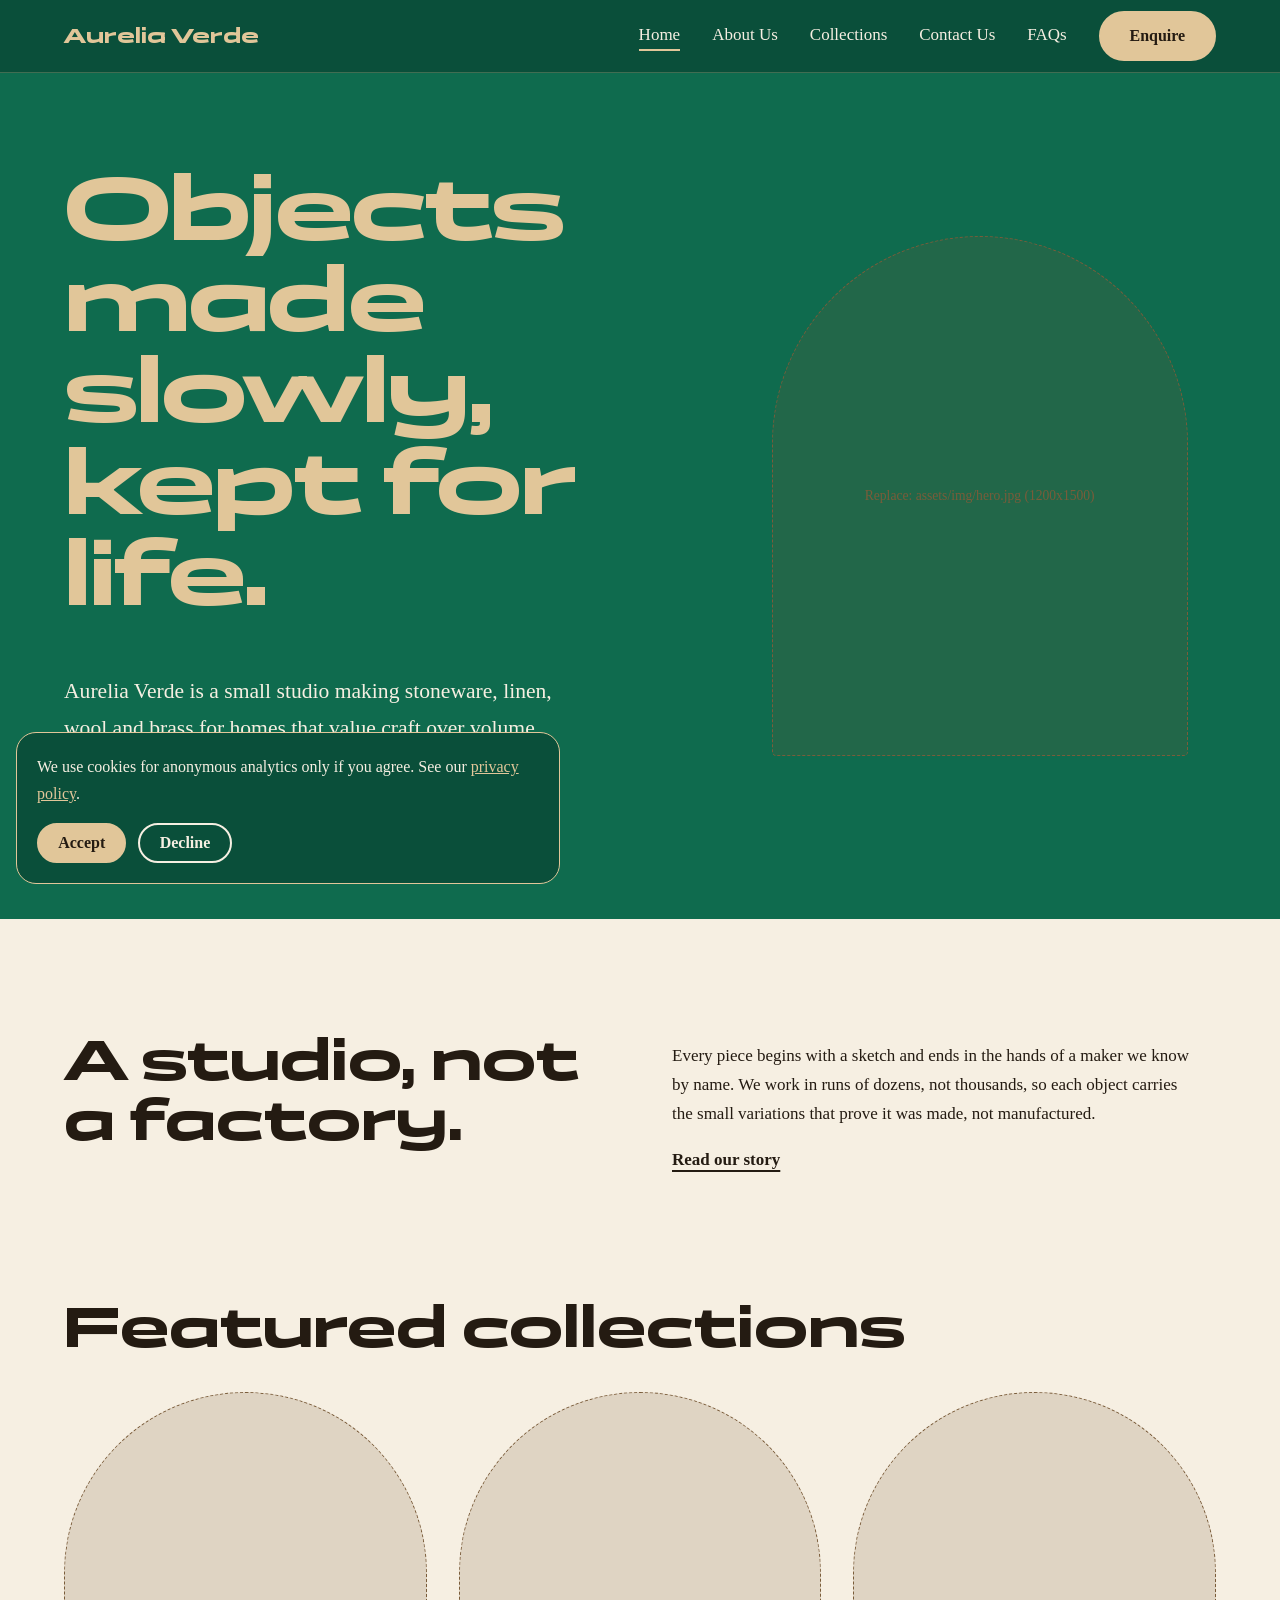
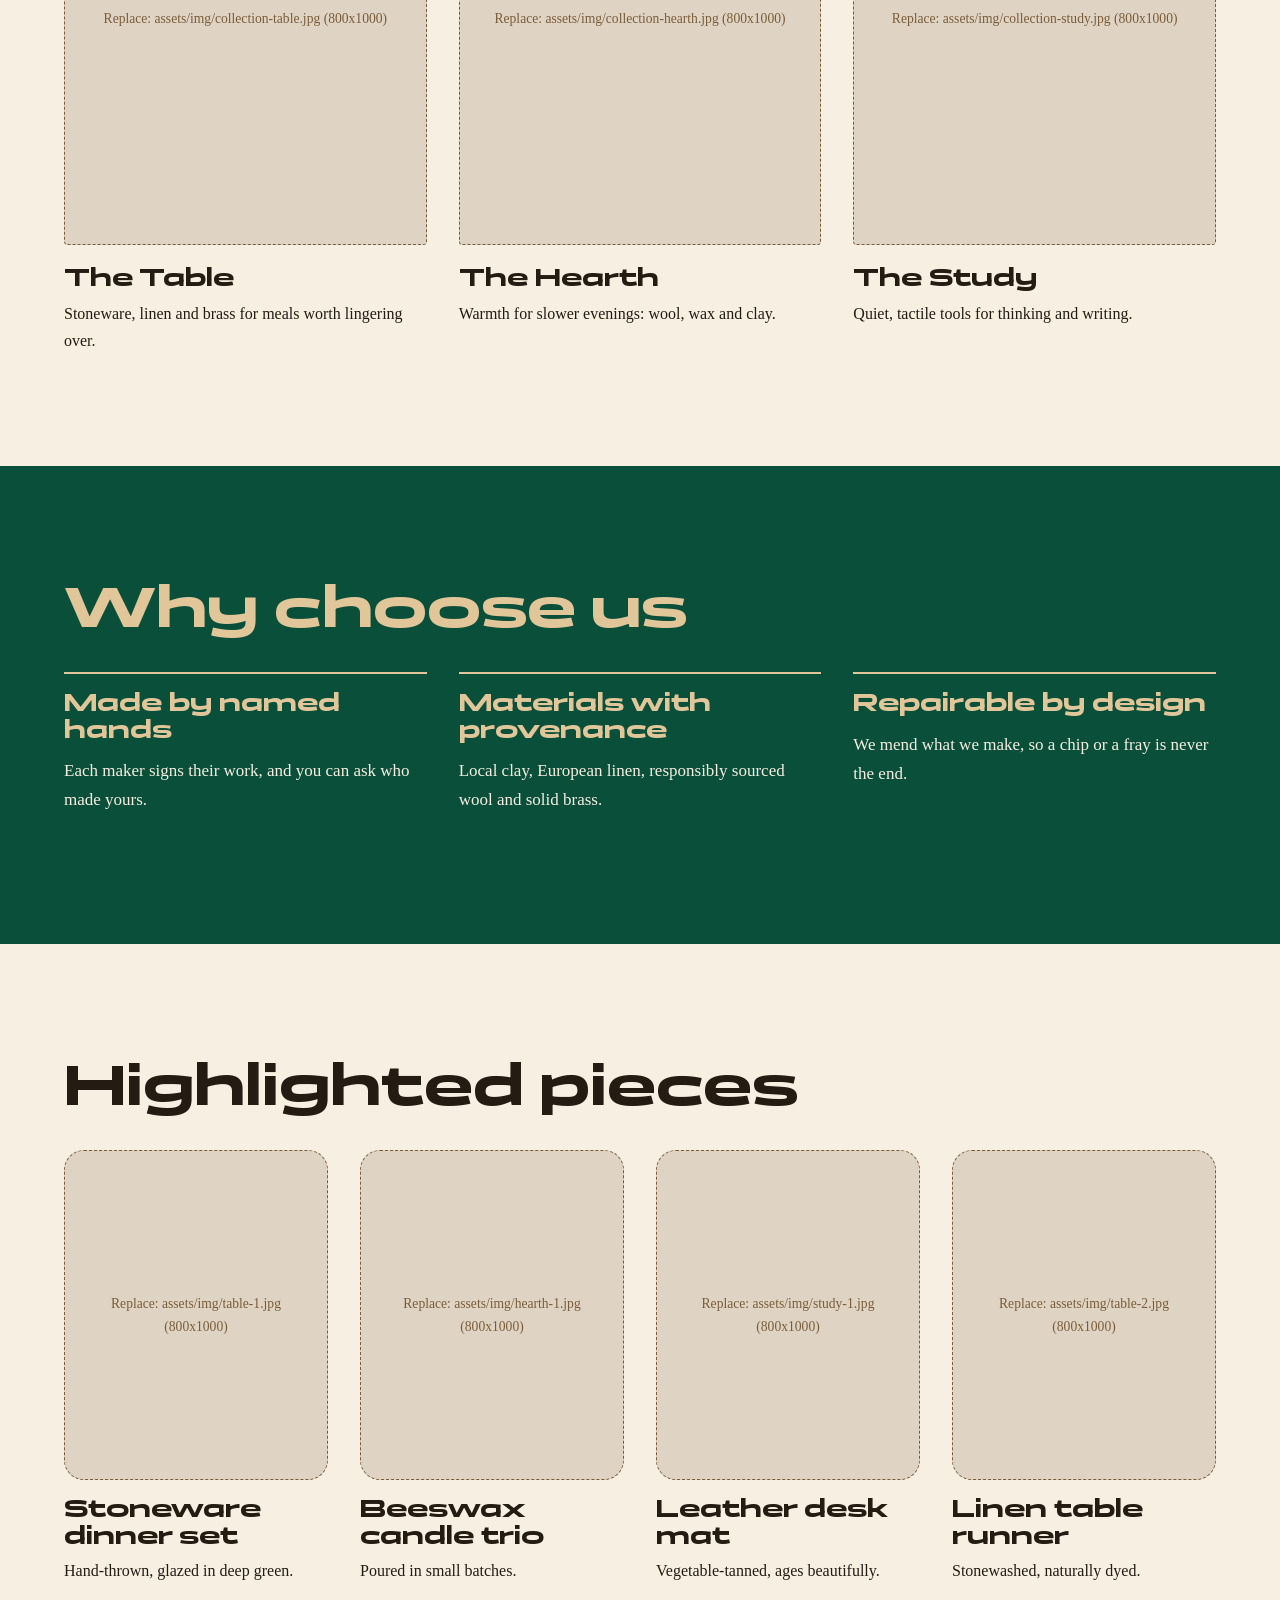
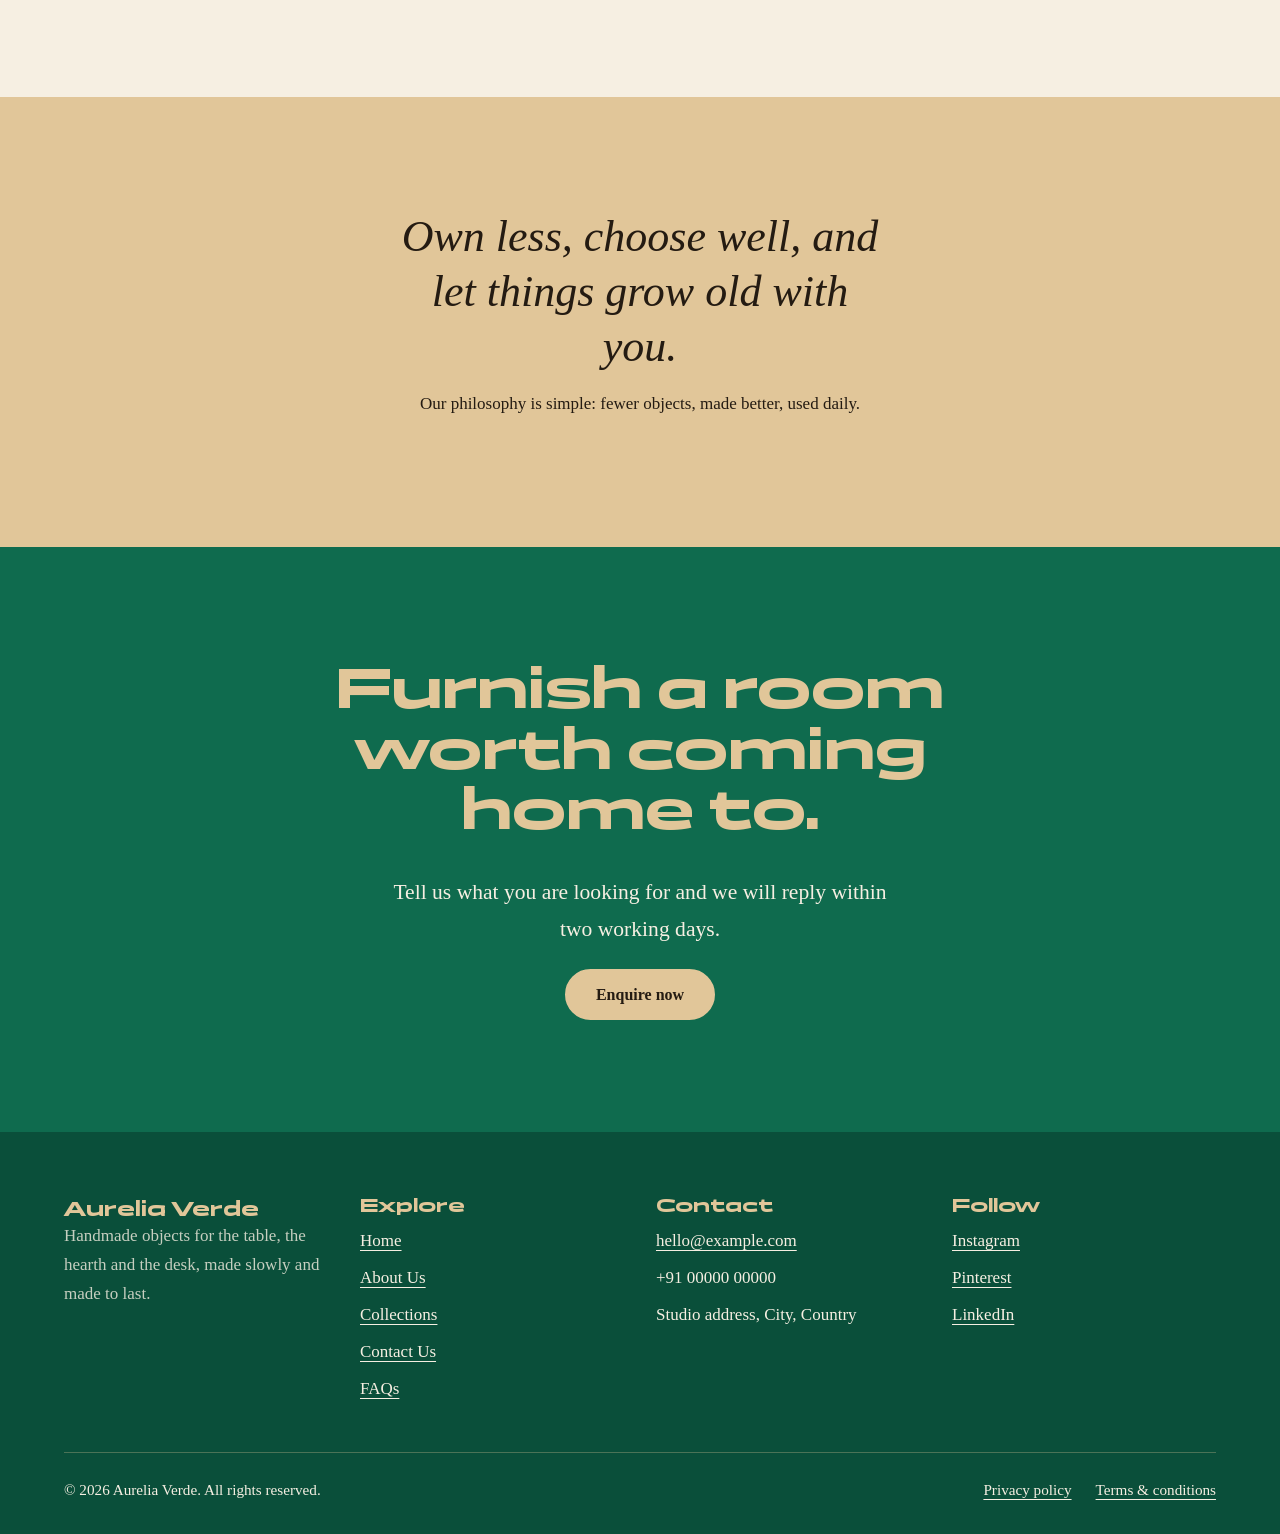
==== index.html @ eb80ed8d "first commit" ====
<!doctype html>
<html lang="en"><head>
<meta charset="utf-8"><meta name="viewport" content="width=device-width, initial-scale=1">
<title>Handmade objects for considered living | Aurelia Verde</title><meta name="description" content="Aurelia Verde makes handcrafted homeware in small batches. Discover collections for the table, the hearth and the study.">
<meta name="theme-color" content="#0A4F3A">
<meta http-equiv="Content-Security-Policy" content="upgrade-insecure-requests">
<link rel="canonical" href="https://www.example.com/index.html">
<meta property="og:type" content="website"><meta property="og:site_name" content="Aurelia Verde"><meta property="og:title" content="Handmade objects for considered living | Aurelia Verde">
<meta property="og:description" content="Aurelia Verde makes handcrafted homeware in small batches. Discover collections for the table, the hearth and the study."><meta property="og:url" content="https://www.example.com/index.html">
<meta property="og:image" content="https://www.example.com/assets/img/og-image.jpg"><meta name="twitter:card" content="summary_large_image">
<link rel="icon" href="favicon.svg" type="image/svg+xml">
<link rel="preload" href="assets/fonts/Panchang-Variable.woff2" as="font" type="font/woff2" crossorigin>
<link rel="preload" href="assets/fonts/Sentient-Variable.woff2" as="font" type="font/woff2" crossorigin>
<link rel="stylesheet" href="css/styles.css">
</head><body>
<a class="skip" href="#main">Skip to content</a>
<header class="hdr"><div class="wrap hdr-in">
<a class="logo" href="index.html" aria-label="Aurelia Verde home">Aurelia Verde</a>
<button class="burger" aria-expanded="false" aria-controls="nav" aria-label="Menu"><span></span><span></span></button>
<nav id="nav" class="nav" aria-label="Main"><ul><li><a href="index.html" aria-current="page">Home</a></li><li><a href="about.html">About Us</a></li><li><a href="collections.html">Collections</a></li><li><a href="contact.html">Contact Us</a></li><li><a href="faqs.html">FAQs</a></li></ul><a class="btn" href="contact.html">Enquire</a></nav>
</div></header>
<main id="main">
<section class="hero"><div class="wrap hero-in">
<div class="hero-copy"><h1>Objects made slowly, kept for life.</h1>
<p class="lead">Aurelia Verde is a small studio making stoneware, linen, wool and brass for homes that value craft over volume.</p>
<div class="actions"><a class="btn" href="contact.html">Enquire now</a><a class="tlink" href="collections.html">See the collections</a></div></div>
<figure class="ph arch hero-img" data-label="Replace: assets/img/hero.jpg (1200x1500)"><img src="assets/img/hero.jpg" alt="A styled table setting with green stoneware and brass" width="1200" height="1500" loading="lazy" decoding="async"></figure>
</div></section>
<section class="sec cream"><div class="wrap split">
<h2>A studio, not a factory.</h2>
<div><p>Every piece begins with a sketch and ends in the hands of a maker we know by name. We work in runs of dozens, not thousands, so each object carries the small variations that prove it was made, not manufactured.</p><a class="tlink" href="about.html">Read our story</a></div></div></section>
<section class="sec cream tight"><div class="wrap"><h2>Featured collections</h2><div class="grid3"><a class="fcard" href="collections.html#table"><figure class="ph arch " data-label="Replace: assets/img/collection-table.jpg (800x1000)"><img src="assets/img/collection-table.jpg" alt="The Table collection" width="800" height="1000" loading="lazy" decoding="async"></figure><h3>The Table</h3><p>Stoneware, linen and brass for meals worth lingering over.</p></a><a class="fcard" href="collections.html#hearth"><figure class="ph arch " data-label="Replace: assets/img/collection-hearth.jpg (800x1000)"><img src="assets/img/collection-hearth.jpg" alt="The Hearth collection" width="800" height="1000" loading="lazy" decoding="async"></figure><h3>The Hearth</h3><p>Warmth for slower evenings: wool, wax and clay.</p></a><a class="fcard" href="collections.html#study"><figure class="ph arch " data-label="Replace: assets/img/collection-study.jpg (800x1000)"><img src="assets/img/collection-study.jpg" alt="The Study collection" width="800" height="1000" loading="lazy" decoding="async"></figure><h3>The Study</h3><p>Quiet, tactile tools for thinking and writing.</p></a></div></div></section>
<section class="sec deep"><div class="wrap"><h2>Why choose us</h2><div class="grid3 why">
<div><h3>Made by named hands</h3><p>Each maker signs their work, and you can ask who made yours.</p></div>
<div><h3>Materials with provenance</h3><p>Local clay, European linen, responsibly sourced wool and solid brass.</p></div>
<div><h3>Repairable by design</h3><p>We mend what we make, so a chip or a fray is never the end.</p></div></div></div></section>
<section class="sec cream"><div class="wrap"><h2>Highlighted pieces</h2><div class="grid4"><article class="card" data-cat="table"><figure class="ph r45 " data-label="Replace: assets/img/table-1.jpg (800x1000)"><img src="assets/img/table-1.jpg" alt="Stoneware dinner set, from the table collection" width="800" height="1000" loading="lazy" decoding="async"></figure><h3>Stoneware dinner set</h3><p>Hand-thrown, glazed in deep green.</p></article><article class="card" data-cat="hearth"><figure class="ph r45 " data-label="Replace: assets/img/hearth-1.jpg (800x1000)"><img src="assets/img/hearth-1.jpg" alt="Beeswax candle trio, from the hearth collection" width="800" height="1000" loading="lazy" decoding="async"></figure><h3>Beeswax candle trio</h3><p>Poured in small batches.</p></article><article class="card" data-cat="study"><figure class="ph r45 " data-label="Replace: assets/img/study-1.jpg (800x1000)"><img src="assets/img/study-1.jpg" alt="Leather desk mat, from the study collection" width="800" height="1000" loading="lazy" decoding="async"></figure><h3>Leather desk mat</h3><p>Vegetable-tanned, ages beautifully.</p></article><article class="card" data-cat="table"><figure class="ph r45 " data-label="Replace: assets/img/table-2.jpg (800x1000)"><img src="assets/img/table-2.jpg" alt="Linen table runner, from the table collection" width="800" height="1000" loading="lazy" decoding="async"></figure><h3>Linen table runner</h3><p>Stonewashed, naturally dyed.</p></article></div></div></section>
<section class="sec beige"><div class="wrap narrow center"><p class="quote">Own less, choose well, and let things grow old with you.</p><p>Our philosophy is simple: fewer objects, made better, used daily.</p></div></section>
<section class="sec emerald center"><div class="wrap narrow"><h2>Furnish a room worth coming home to.</h2><p class="lead">Tell us what you are looking for and we will reply within two working days.</p><a class="btn" href="contact.html">Enquire now</a></div></section></main>
<footer class="ftr"><div class="wrap">
<div class="ftr-grid">
<div><p class="logo">Aurelia Verde</p><p class="muted">Handmade objects for the table, the hearth and the desk, made slowly and made to last.</p></div>
<div><h2>Explore</h2><ul><li><a href="index.html">Home</a></li><li><a href="about.html">About Us</a></li><li><a href="collections.html">Collections</a></li><li><a href="contact.html">Contact Us</a></li><li><a href="faqs.html">FAQs</a></li></ul></div>
<div><h2>Contact</h2><ul><li><a href="mailto:hello@example.com">hello@example.com</a></li><li>+91 00000 00000</li><li>Studio address, City, Country</li></ul></div>
<div><h2>Follow</h2><ul><li><a href="https://www.instagram.com/" rel="noopener" target="_blank">Instagram</a></li><li><a href="https://www.pinterest.com/" rel="noopener" target="_blank">Pinterest</a></li><li><a href="https://www.linkedin.com/" rel="noopener" target="_blank">LinkedIn</a></li></ul></div></div>
<div class="ftr-base"><p>&copy; <span data-year>2026</span> Aurelia Verde. All rights reserved.</p>
<ul><li><a href="privacy.html">Privacy policy</a></li><li><a href="terms.html">Terms &amp; conditions</a></li></ul></div>
</div></footer>
<div class="cookie" role="dialog" aria-label="Cookie consent" hidden><p>We use cookies for anonymous analytics only if you agree. See our <a href="privacy.html">privacy policy</a>.</p>
<div><button class="btn btn-sm" data-consent="yes">Accept</button><button class="btn btn-sm btn-ghost" data-consent="no">Decline</button></div></div>
<script>window.SITE={"gaId": "", "endpoint": "", "email": "hello@example.com"};</script>
<script src="js/main.js" defer></script>
</body></html>
---- css/styles.css ----
/* Fonts: drop Fontshare woff2 files into assets/fonts/ (see README) */
@font-face{font-family:Panchang;src:url(../assets/fonts/Panchang-Variable.woff2) format("woff2");font-weight:200 800;font-display:swap}
@font-face{font-family:Sentient;src:url(../assets/fonts/Sentient-Variable.woff2) format("woff2");font-weight:300 700;font-style:normal;font-display:swap}
@font-face{font-family:Sentient;src:url(../assets/fonts/Sentient-VariableItalic.woff2) format("woff2");font-weight:300 700;font-style:italic;font-display:swap}
:root{--emerald:#0F6B4E;--deep:#0A4F3A;--olive:#7A5C3A;--beige:#E1C699;--cream:#F6EFE2;--ink:#241B12;
--display:Panchang,sans-serif;--body:Sentient,serif;--pad:clamp(1.25rem,4vw,3rem);--r:1.25rem}
*,*::before,*::after{box-sizing:border-box}
html{scroll-behavior:smooth;-webkit-text-size-adjust:100%}
body{margin:0;font:400 1.0625rem/1.7 var(--body);color:var(--ink);background:var(--cream);overflow-x:hidden}
h1,h2,h3{font-family:var(--display);font-weight:600;line-height:1.1;margin:0 0 .6em;overflow-wrap:break-word}
h1{font-size:clamp(1.9rem,7vw,5.75rem);font-weight:700;letter-spacing:-.02em;line-height:1.02}
h2{font-size:clamp(1.6rem,4.8vw,3.5rem);font-weight:700;line-height:1.08}h3{font-size:clamp(1.15rem,2vw,1.5rem);font-weight:700}
p{margin:0 0 1em;max-width:62ch}ul,ol{margin:0;padding:0;list-style:none}
a{color:inherit}img{display:block;max-width:100%;height:auto}
:focus-visible{outline:3px solid var(--beige);outline-offset:3px}
.cream :focus-visible,.beige :focus-visible{outline-color:var(--emerald)}
.skip{position:absolute;left:-999px;top:0;background:var(--beige);color:var(--ink);padding:.75rem 1rem;z-index:99}.skip:focus{left:0}
.wrap{width:min(100% - 2*var(--pad),72rem);margin-inline:auto}.narrow{max-width:46rem}.center{text-align:center}.center p{margin-inline:auto}
.muted{opacity:.8}
.sec{padding-block:clamp(3.5rem,9vw,7rem)}.tight{padding-top:0}
.cream{background:var(--cream);color:var(--ink)}
.beige{background:var(--beige);color:var(--ink)}
.emerald{background:var(--emerald);color:var(--cream)}
.deep,.ftr{background:var(--deep);color:var(--cream)}
.emerald h1,.emerald h2,.deep h2,.deep h3{color:var(--beige)}
.lead{font-size:clamp(1.125rem,2vw,1.35rem);max-width:48ch}
.pagehead{padding-block:clamp(3rem,8vw,6rem)}.pagehead.full{min-height:70vh;display:grid;align-items:center}
.split{display:grid;gap:clamp(2rem,5vw,4rem);align-items:center}
.grid2,.grid3,.grid4{display:grid;gap:clamp(1.25rem,3vw,2rem)}
@media(min-width:48rem){.split{grid-template-columns:1fr 1fr}.split.rev>:first-child{order:2}.grid2{grid-template-columns:1fr 1fr}.grid3{grid-template-columns:repeat(3,1fr)}.grid4{grid-template-columns:repeat(2,1fr)}}
@media(min-width:64rem){.grid4{grid-template-columns:repeat(4,1fr)}}
.hdr{position:sticky;top:0;z-index:50;background:var(--deep);color:var(--cream);border-bottom:1px solid rgba(225,198,153,.25)}
.hdr-in{display:flex;align-items:center;justify-content:space-between;min-height:4.5rem}
.logo{font:700 1.25rem var(--display);text-decoration:none;color:var(--beige);margin:0}
.nav ul{display:flex;gap:2rem}.nav{display:flex;align-items:center;gap:2rem}
.nav a:not(.btn){text-decoration:none;padding-block:.4rem;background:linear-gradient(var(--beige),var(--beige)) 0 100%/0 2px no-repeat;transition:background-size .3s}
.nav a:not(.btn):hover,.nav a[aria-current]{background-size:100% 2px}
.burger{display:none;background:none;border:0;width:2.75rem;height:2.75rem;position:relative;cursor:pointer}
.burger span{position:absolute;left:.7rem;right:.7rem;height:2px;background:var(--beige);transition:transform .3s,top .3s}
.burger span:first-child{top:1.05rem}.burger span:last-child{top:1.6rem}
.burger[aria-expanded=true] span:first-child{top:1.35rem;transform:rotate(45deg)}
.burger[aria-expanded=true] span:last-child{top:1.35rem;transform:rotate(-45deg)}
@media(max-width:52rem){.burger{display:block}
.nav{position:fixed;inset:4.5rem 0 0 0;background:var(--deep);flex-direction:column;justify-content:center;gap:2rem;opacity:0;visibility:hidden;transform:translateY(-1rem);transition:opacity .3s,transform .3s,visibility .3s}
.nav.open{opacity:1;visibility:visible;transform:none}
.nav ul{flex-direction:column;align-items:center;gap:1.5rem;font:600 1.7rem var(--display)}}
.btn{display:inline-block;background:var(--beige);color:var(--ink);font:600 1rem var(--body);padding:.9rem 1.8rem;border-radius:99px;border:2px solid var(--beige);text-decoration:none;cursor:pointer;transition:background .25s,color .25s}
.btn:hover{background:transparent;color:var(--beige)}
.cream .btn,.beige .btn{background:var(--emerald);border-color:var(--emerald);color:var(--cream)}
.cream .btn:hover,.beige .btn:hover{background:transparent;color:var(--emerald)}
.btn-sm{padding:.55rem 1.2rem}.btn-ghost{background:transparent;color:inherit;border-color:currentColor}
.tlink{font-weight:600;text-decoration:underline;text-decoration-thickness:2px;text-underline-offset:.3em}
.actions{display:flex;flex-wrap:wrap;align-items:center;gap:1.5rem 2rem;margin-top:2rem}
.ph{margin:0;position:relative;overflow:hidden;background:rgba(122,92,58,.18);border:1px dashed var(--olive)}
.ph img{width:100%;height:100%;object-fit:cover}
.r45{aspect-ratio:4/5;border-radius:var(--r)}.arch{aspect-ratio:4/5;border-radius:999px 999px var(--r) var(--r)}
.ph.is-missing img{opacity:0}.ph.is-missing::after{content:attr(data-label);position:absolute;inset:0;display:grid;place-items:center;padding:1rem;text-align:center;font-size:.85rem;color:var(--olive)}
.emerald .ph.is-missing::after{color:var(--beige)}.emerald .ph{border-color:var(--beige);background:rgba(225,198,153,.12)}
.hero{background:var(--emerald);color:var(--cream);padding-block:clamp(2.5rem,7vw,6rem);overflow:hidden}
.hero-in{display:grid;gap:2.5rem;align-items:center}.hero h1{color:var(--beige)}
@media(min-width:56rem){.hero-in{grid-template-columns:1.15fr .85fr}}
.hero-img{max-width:26rem;width:100%;justify-self:center}
@media(prefers-reduced-motion:no-preference){.hero-copy>*{animation:rise .9s cubic-bezier(.2,.7,.2,1) both}.hero-copy>:nth-child(2){animation-delay:.12s}.hero-copy>:nth-child(3){animation-delay:.24s}.hero-img{animation:arch 1.2s cubic-bezier(.2,.7,.2,1) .1s both}
@keyframes rise{from{opacity:0;transform:translateY(1.25rem)}}@keyframes arch{from{clip-path:inset(100% 0 0 0)}to{clip-path:inset(0)}}}
.fcard{text-decoration:none;display:block}.fcard .ph{margin-bottom:1.25rem;transition:transform .5s}.fcard:hover .ph{transform:translateY(-.4rem)}
.fcard p,.card p{margin:0;font-size:1rem}.fcard h3,.card h3{margin-bottom:.35em}
.card .ph{margin-bottom:1rem}.card[hidden]{display:none}
.card .ph img{transition:transform .6s}.card:hover .ph img{transform:scale(1.04)}
.why h3{border-top:2px solid var(--beige);padding-top:1rem}
.quote{font:italic 500 clamp(1.6rem,4vw,2.75rem)/1.25 var(--body);margin-bottom:1rem;max-width:22ch;margin-inline:auto}
.steps{display:grid;gap:2rem;counter-reset:s}
@media(min-width:48rem){.steps{grid-template-columns:repeat(4,1fr)}}
.steps li{counter-increment:s;border-left:2px solid var(--olive);padding-left:1.25rem}
.steps li::before{content:counter(s);font:700 2.75rem var(--display);color:var(--olive)}
.filters{display:flex;flex-wrap:wrap;gap:.75rem;margin-bottom:2.5rem}
.chip{font:600 .95rem var(--body);padding:.55rem 1.2rem;border-radius:99px;border:2px solid var(--olive);background:transparent;color:var(--ink);cursor:pointer;transition:background .25s,color .25s}
.chip:hover{background:rgba(122,92,58,.15)}.chip.on{background:var(--emerald);border-color:var(--emerald);color:var(--cream)}
.plist{margin:1.5rem 0}.plist li{padding:.9rem 0;border-top:1px solid var(--olive)}.plist strong{font:700 1.15rem var(--display);display:block}
.coll{scroll-margin-top:4.5rem}
.info{margin-bottom:2rem}.info li{padding:.6rem 0;border-bottom:1px solid var(--olive)}.info strong{display:block;font:700 1.05rem var(--display)}
.form{display:grid;gap:1.25rem}
.field label{display:block;font-weight:600;margin-bottom:.35rem}.opt{font-weight:400;opacity:.75}
.field input,.field textarea{width:100%;font:inherit;padding:.85rem 1rem;border:2px solid var(--olive);border-radius:.75rem;background:#fff;color:var(--ink);transition:border-color .2s}
.field input:focus,.field textarea:focus{outline:none;border-color:var(--emerald);box-shadow:0 0 0 3px rgba(15,107,78,.25)}
.field.bad input,.field.bad textarea{border-color:#9B2C1F}.err{display:block;color:#9B2C1F;font-size:.95rem;min-height:1.2em;margin-top:.25rem}
.hp{position:absolute;left:-9999px;height:0;overflow:hidden}
.form .btn{justify-self:start}.status{margin:0;font-weight:600}.status.ok{color:var(--emerald)}.status.fail{color:#9B2C1F}
.acc-item{border-bottom:1px solid var(--olive)}.acc-item h2{margin:0;font-size:1rem}
.acc button{all:unset;box-sizing:border-box;display:flex;justify-content:space-between;align-items:center;gap:1.5rem;width:100%;padding:1.4rem 0;cursor:pointer;font:600 clamp(1.05rem,2.4vw,1.5rem)/1.3 var(--display)}
.acc button:focus-visible{outline:3px solid var(--emerald);outline-offset:2px}
.pm{flex:none;width:1rem;height:1rem;position:relative}.pm::before,.pm::after{content:"";position:absolute;background:var(--olive);inset:calc(50% - 1px) 0 auto;height:2px;transition:transform .3s}.pm::after{transform:rotate(90deg)}
[aria-expanded=true] .pm::after{transform:rotate(0)}
.acc-panel{display:grid;grid-template-rows:0fr;transition:grid-template-rows .35s ease}.acc-panel>div{overflow:hidden}.acc-panel.open{grid-template-rows:1fr}.acc-panel p{padding-bottom:1.4rem;margin:0}
.after{margin-top:2.5rem}.legal h2{font-size:1.4rem;margin-top:2rem}
.ftr{padding-block:4rem 2rem}.ftr h2{font-size:1.15rem;color:var(--beige)}.ftr li{margin-bottom:.5rem}.ftr a{text-underline-offset:.25em}
.ftr-grid{display:grid;gap:2rem;grid-template-columns:repeat(auto-fit,minmax(13rem,1fr));padding-bottom:2.5rem}
.ftr-base{display:flex;flex-wrap:wrap;justify-content:space-between;gap:1rem;border-top:1px solid rgba(225,198,153,.3);padding-top:1.5rem;font-size:.95rem}
.ftr-base ul{display:flex;gap:1.5rem}.ftr-base li{margin:0}.ftr-base p{margin:0}
.cookie{position:fixed;left:1rem;right:1rem;bottom:1rem;z-index:80;max-width:34rem;background:var(--deep);color:var(--cream);border:1px solid var(--beige);border-radius:var(--r);padding:1.25rem;display:grid;gap:1rem}
.cookie[hidden]{display:none}.cookie p{margin:0;font-size:1rem}.cookie a{color:var(--beige)}.cookie div{display:flex;gap:.75rem}
@media(prefers-reduced-motion:reduce){*{animation:none!important;transition:none!important;scroll-behavior:auto!important}}
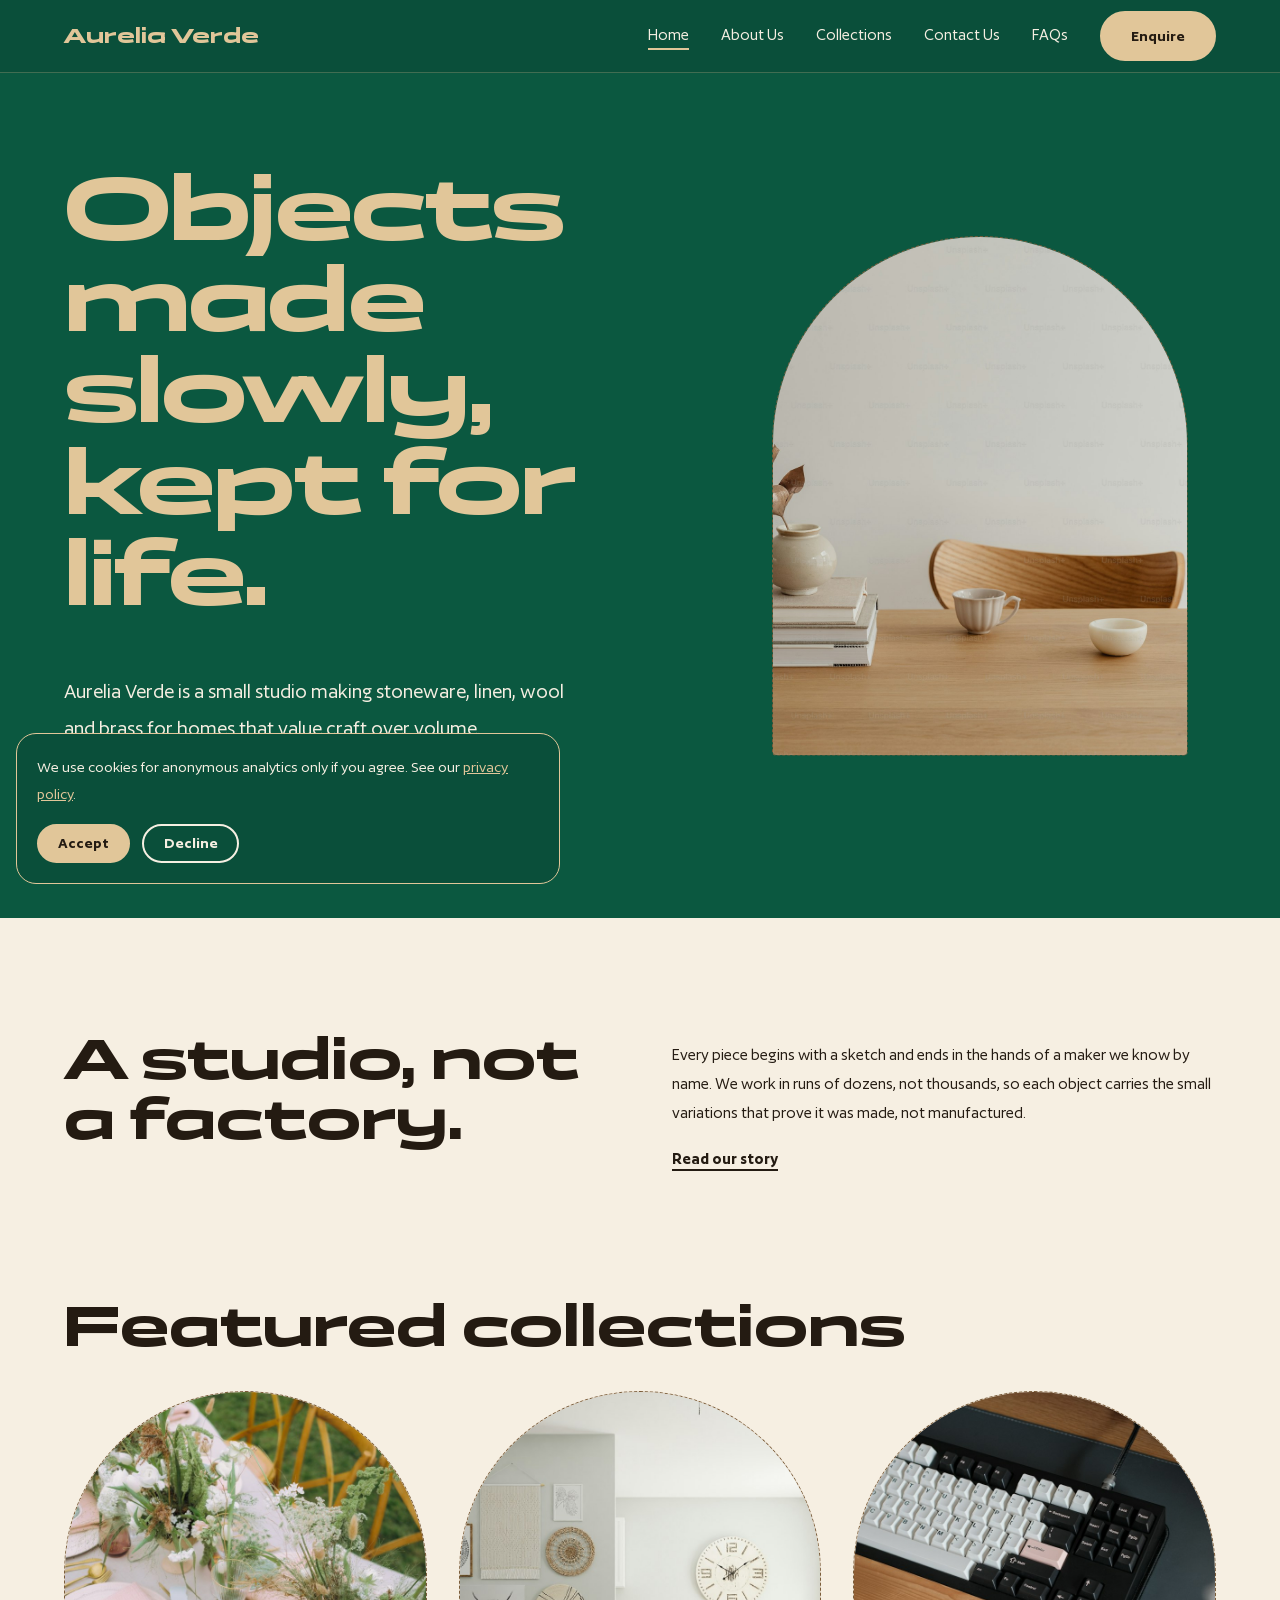
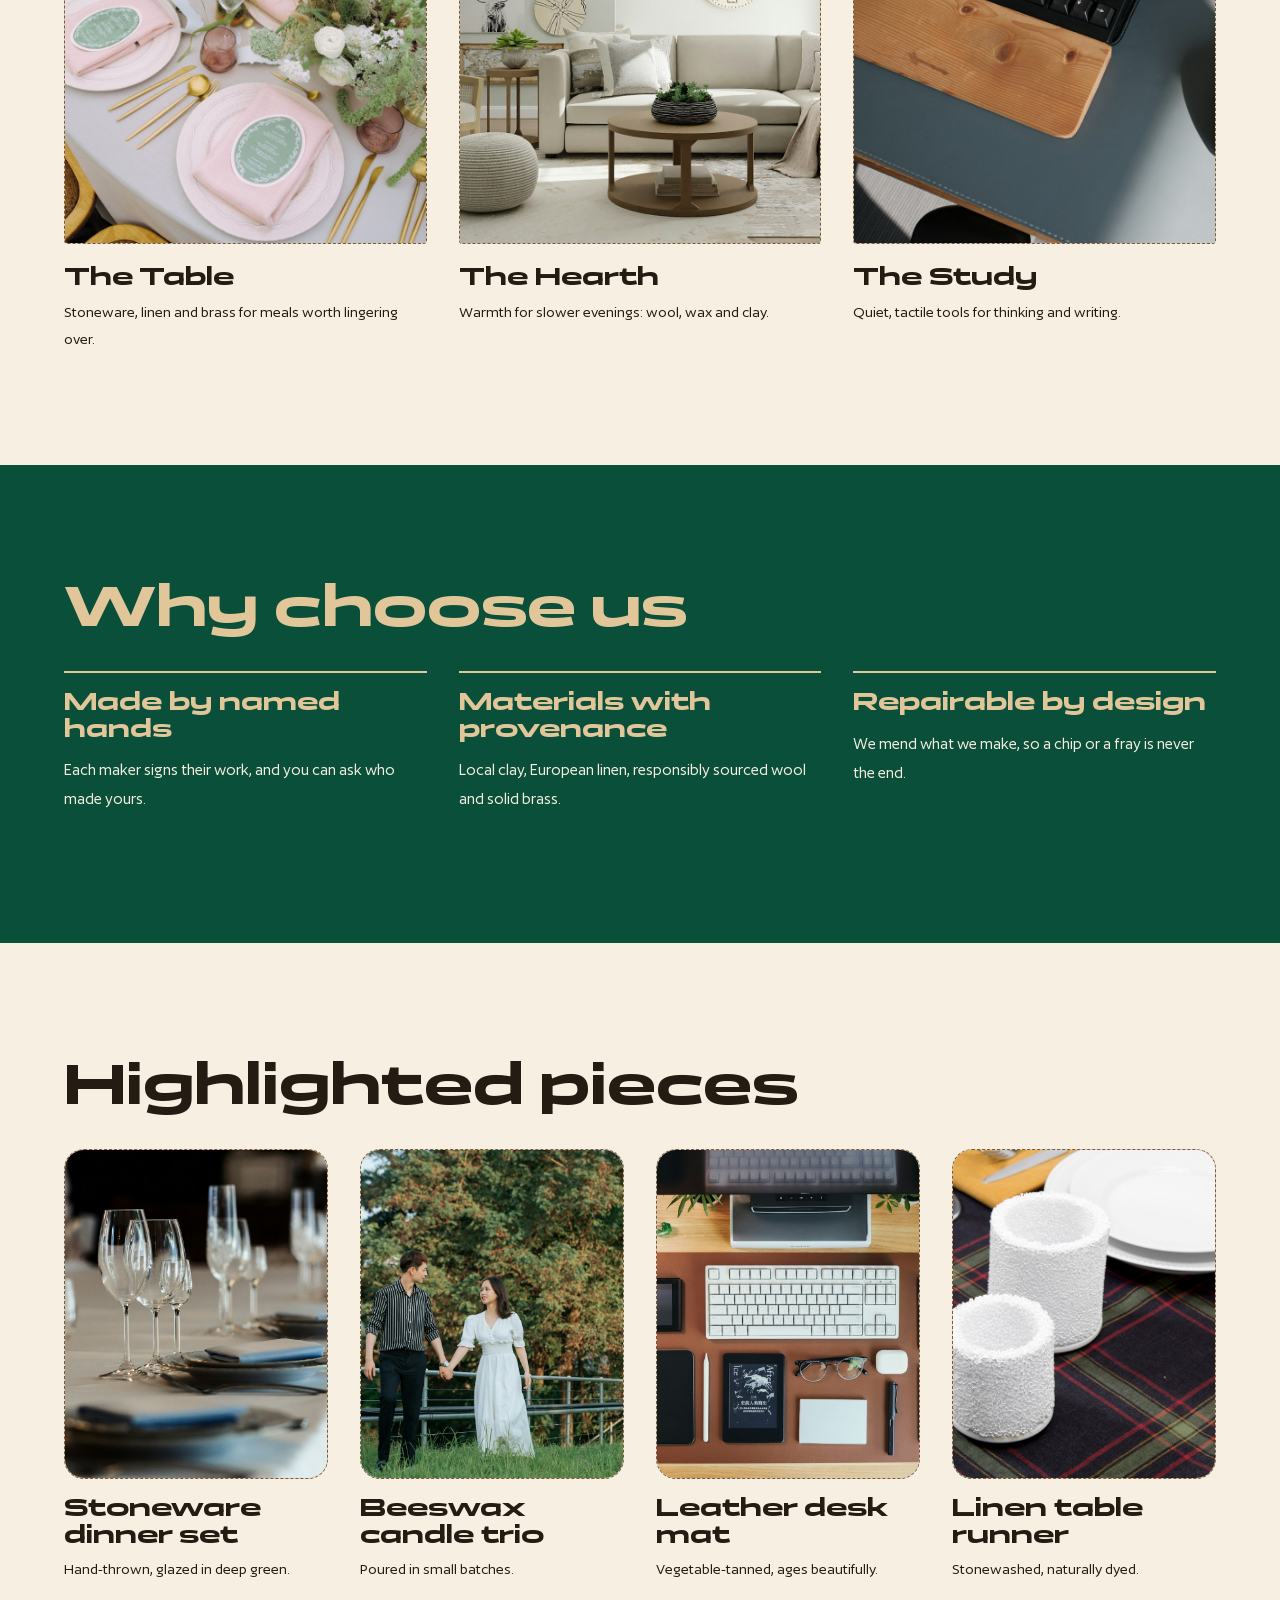
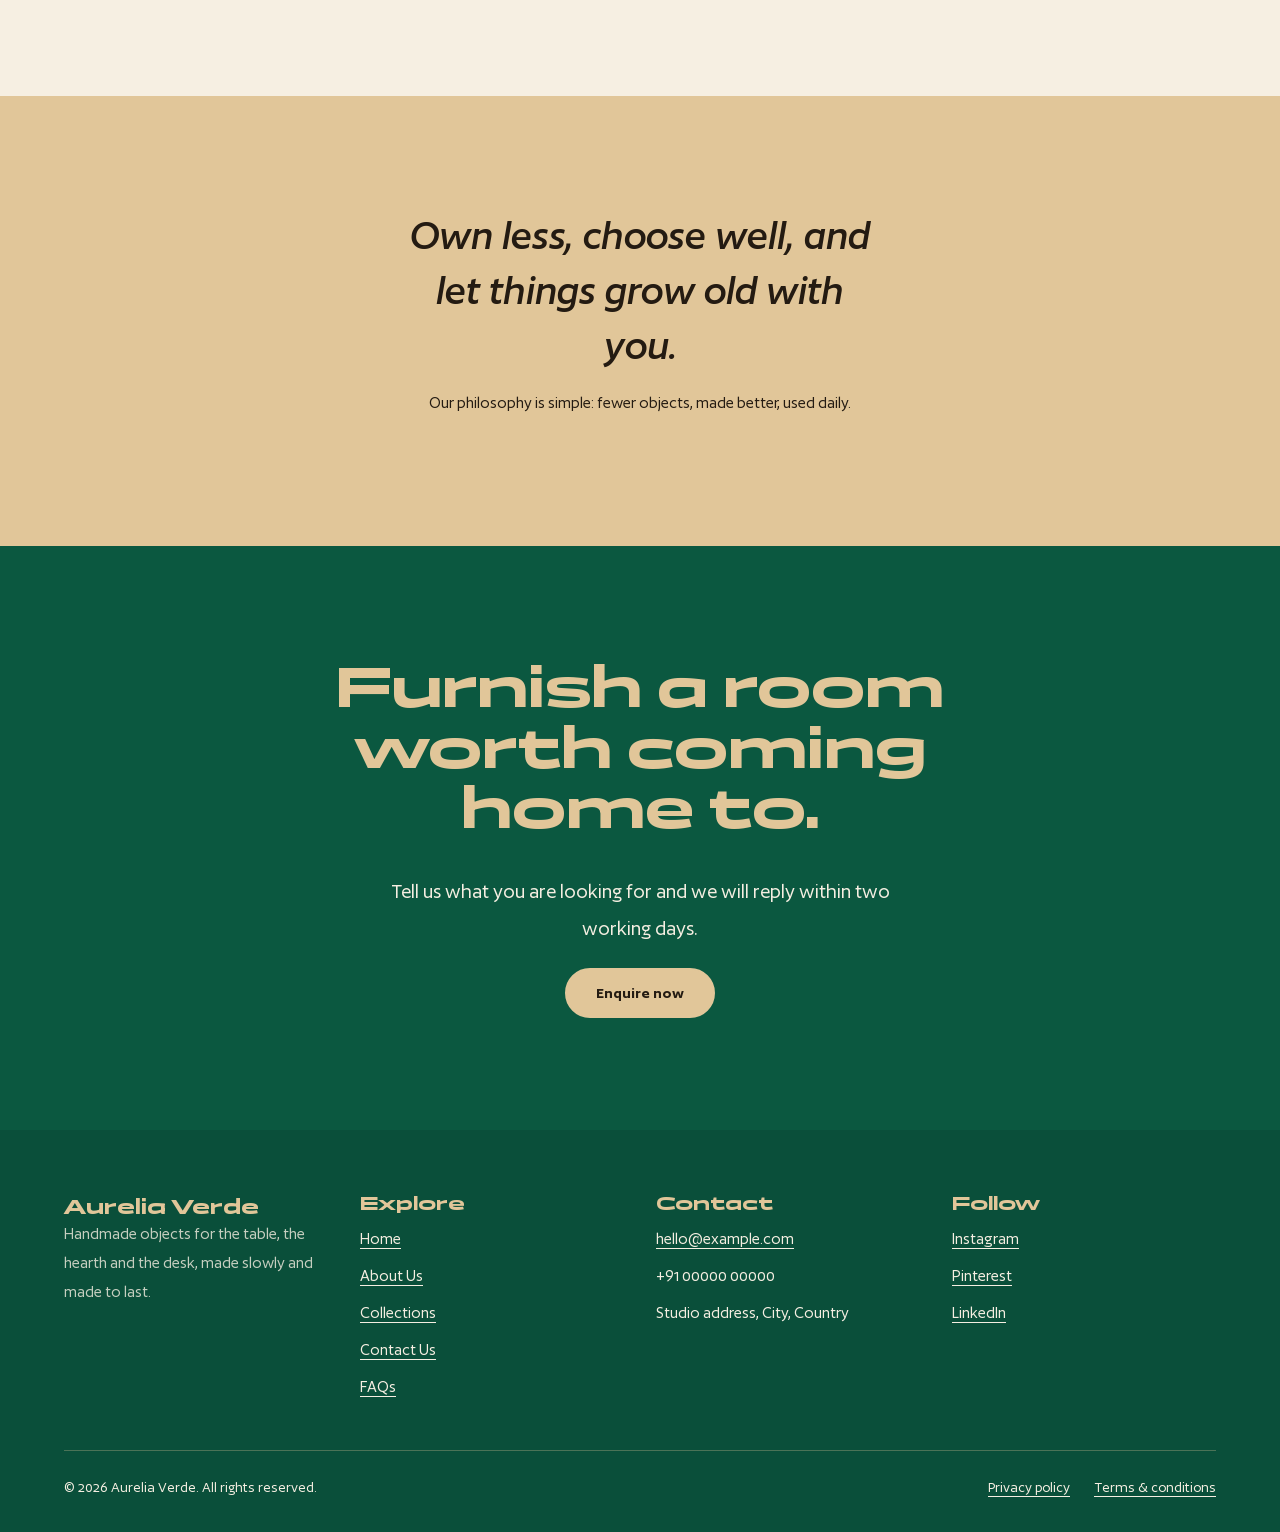
==== commit 1199906d: "first commit" ====
--- a/index.html
+++ b/index.html
@@ -10,7 +10,7 @@
 <meta property="og:image" content="https://www.example.com/assets/img/og-image.jpg"><meta name="twitter:card" content="summary_large_image">
 <link rel="icon" href="favicon.svg" type="image/svg+xml">
 <link rel="preload" href="assets/fonts/Panchang-Variable.woff2" as="font" type="font/woff2" crossorigin>
-<link rel="preload" href="assets/fonts/Sentient-Variable.woff2" as="font" type="font/woff2" crossorigin>
+<link rel="preload" href="assets/fonts/Author-Variable.woff2" as="font" type="font/woff2" crossorigin>
 <link rel="stylesheet" href="css/styles.css">
 </head><body>
 <a class="skip" href="#main">Skip to content</a>
@@ -24,7 +24,7 @@
 <div class="hero-copy"><h1>Objects made slowly, kept for life.</h1>
 <p class="lead">Aurelia Verde is a small studio making stoneware, linen, wool and brass for homes that value craft over volume.</p>
 <div class="actions"><a class="btn" href="contact.html">Enquire now</a><a class="tlink" href="collections.html">See the collections</a></div></div>
-<figure class="ph arch hero-img" data-label="Replace: assets/img/hero.jpg (1200x1500)"><img src="assets/img/hero.jpg" alt="A styled table setting with green stoneware and brass" width="1200" height="1500" loading="lazy" decoding="async"></figure>
+<figure class="ph arch hero-img"><video autoplay muted loop playsinline preload="auto" poster="assets/img/hero.jpg" width="1200" height="1500" aria-label="A styled table setting with green stoneware and brass"><source src="assets/video/hero.webm" type="video/webm"><source src="assets/video/hero.mp4" type="video/mp4"></video></figure>
 </div></section>
 <section class="sec cream"><div class="wrap split">
 <h2>A studio, not a factory.</h2>
--- a/css/styles.css
+++ b/css/styles.css
@@ -1,9 +1,9 @@
-/* Fonts: drop Fontshare woff2 files into assets/fonts/ (see README) */
+/* Fonts: Panchang (headings) + Author (body), self-hosted in assets/fonts/ */
 @font-face{font-family:Panchang;src:url(../assets/fonts/Panchang-Variable.woff2) format("woff2");font-weight:200 800;font-display:swap}
-@font-face{font-family:Sentient;src:url(../assets/fonts/Sentient-Variable.woff2) format("woff2");font-weight:300 700;font-style:normal;font-display:swap}
-@font-face{font-family:Sentient;src:url(../assets/fonts/Sentient-VariableItalic.woff2) format("woff2");font-weight:300 700;font-style:italic;font-display:swap}
-:root{--emerald:#0F6B4E;--deep:#0A4F3A;--olive:#7A5C3A;--beige:#E1C699;--cream:#F6EFE2;--ink:#241B12;
---display:Panchang,sans-serif;--body:Sentient,serif;--pad:clamp(1.25rem,4vw,3rem);--r:1.25rem}
+@font-face{font-family:Author;src:url(../assets/fonts/Author-Variable.woff2) format("woff2");font-weight:200 700;font-style:normal;font-display:swap}
+@font-face{font-family:Author;src:url(../assets/fonts/Author-VariableItalic.woff2) format("woff2");font-weight:200 700;font-style:italic;font-display:swap}
+:root{--emerald:#0B5840;--deep:#0A4F3A;--olive:#7A5C3A;--beige:#E1C699;--cream:#F6EFE2;--ink:#241B12;
+--display:Panchang,sans-serif;--body:Author,system-ui,sans-serif;--pad:clamp(1.25rem,4vw,3rem);--r:1.25rem}
 *,*::before,*::after{box-sizing:border-box}
 html{scroll-behavior:smooth;-webkit-text-size-adjust:100%}
 body{margin:0;font:400 1.0625rem/1.7 var(--body);color:var(--ink);background:var(--cream);overflow-x:hidden}
@@ -52,7 +52,7 @@
 .tlink{font-weight:600;text-decoration:underline;text-decoration-thickness:2px;text-underline-offset:.3em}
 .actions{display:flex;flex-wrap:wrap;align-items:center;gap:1.5rem 2rem;margin-top:2rem}
 .ph{margin:0;position:relative;overflow:hidden;background:rgba(122,92,58,.18);border:1px dashed var(--olive)}
-.ph img{width:100%;height:100%;object-fit:cover}
+.ph img,.ph video{width:100%;height:100%;object-fit:cover;display:block}
 .r45{aspect-ratio:4/5;border-radius:var(--r)}.arch{aspect-ratio:4/5;border-radius:999px 999px var(--r) var(--r)}
 .ph.is-missing img{opacity:0}.ph.is-missing::after{content:attr(data-label);position:absolute;inset:0;display:grid;place-items:center;padding:1rem;text-align:center;font-size:.85rem;color:var(--olive)}
 .emerald .ph.is-missing::after{color:var(--beige)}.emerald .ph{border-color:var(--beige);background:rgba(225,198,153,.12)}
@@ -81,7 +81,7 @@
 .form{display:grid;gap:1.25rem}
 .field label{display:block;font-weight:600;margin-bottom:.35rem}.opt{font-weight:400;opacity:.75}
 .field input,.field textarea{width:100%;font:inherit;padding:.85rem 1rem;border:2px solid var(--olive);border-radius:.75rem;background:#fff;color:var(--ink);transition:border-color .2s}
-.field input:focus,.field textarea:focus{outline:none;border-color:var(--emerald);box-shadow:0 0 0 3px rgba(15,107,78,.25)}
+.field input:focus,.field textarea:focus{outline:none;border-color:var(--emerald);box-shadow:0 0 0 3px rgba(11,88,64,.25)}
 .field.bad input,.field.bad textarea{border-color:#9B2C1F}.err{display:block;color:#9B2C1F;font-size:.95rem;min-height:1.2em;margin-top:.25rem}
 .hp{position:absolute;left:-9999px;height:0;overflow:hidden}
 .form .btn{justify-self:start}.status{margin:0;font-weight:600}.status.ok{color:var(--emerald)}.status.fail{color:#9B2C1F}
